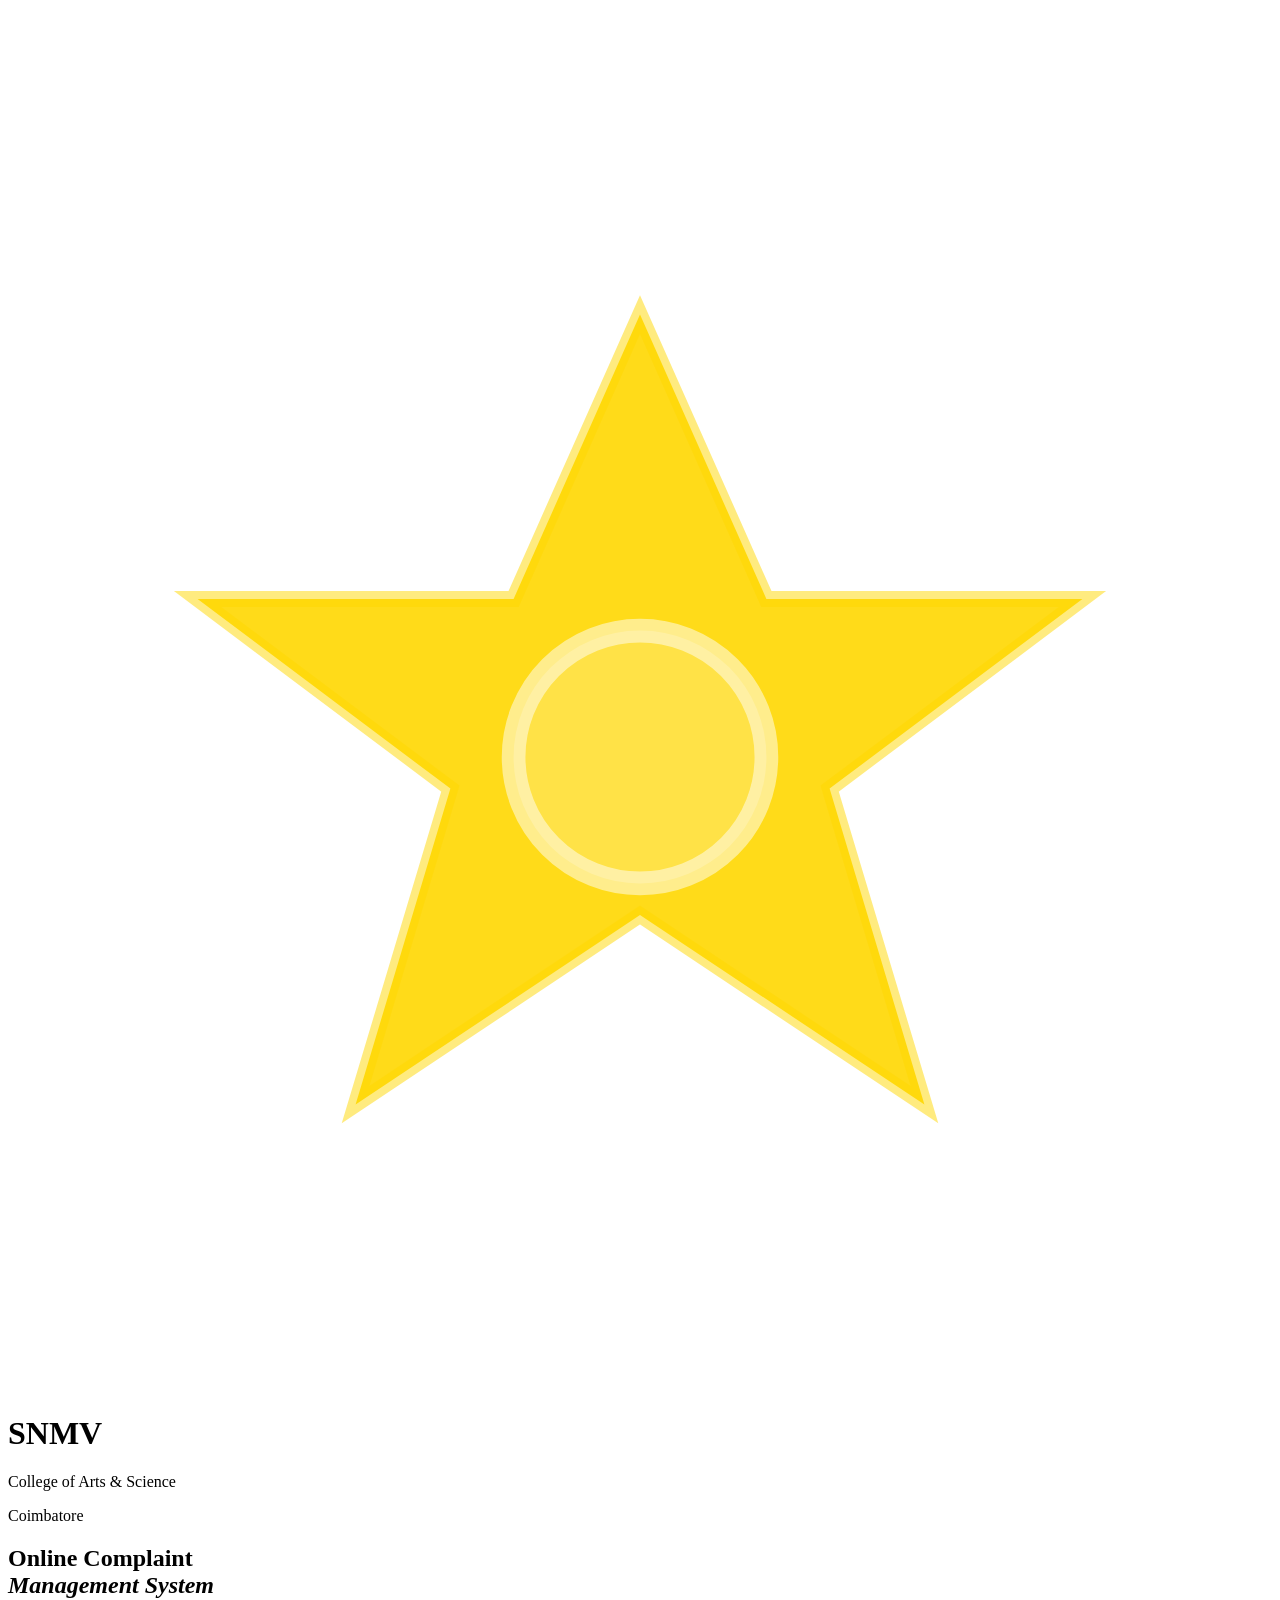
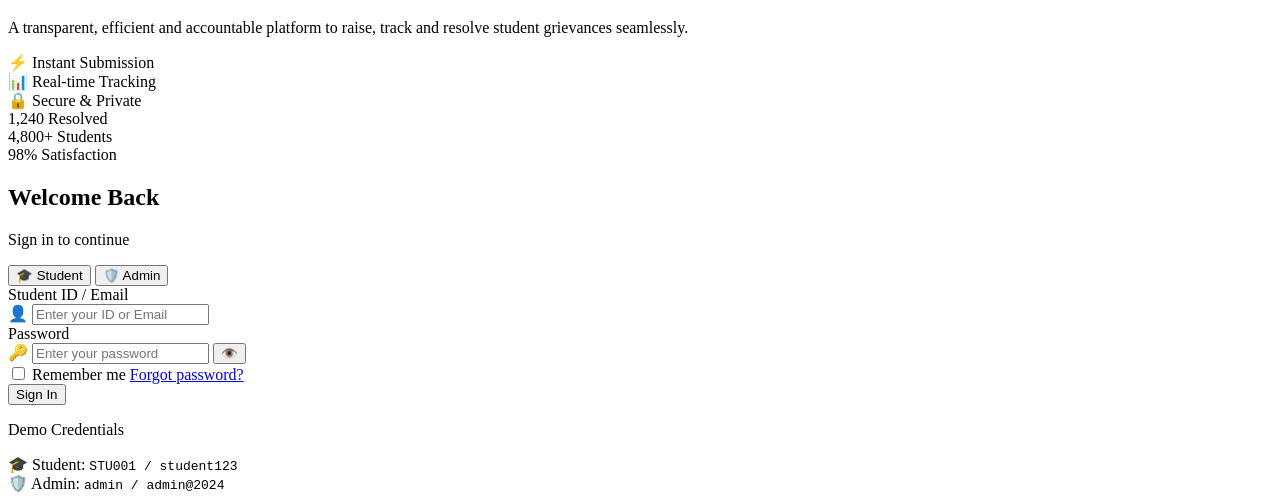
==== index.html @ 9f273f52 "Add files via upload" ====
<!DOCTYPE html>
<html lang="en">
<head>
  <meta charset="UTF-8" />
  <meta name="viewport" content="width=device-width, initial-scale=1.0" />
  <title>SNMV OCM – Online Complaint Management</title>
  <meta name="description" content="SNMV College of Arts and Science – Online Complaint Management System for students and administrators." />
  <link rel="preconnect" href="https://fonts.googleapis.com" />
  <link rel="preconnect" href="https://fonts.gstatic.com" crossorigin />
  <link href="https://fonts.googleapis.com/css2?family=Inter:wght@300;400;500;600;700;800&family=Playfair+Display:wght@600;700&display=swap" rel="stylesheet" />
  <link rel="stylesheet" href="css/style.css" />
</head>
<body class="login-page">

  <!-- Animated Background -->
  <div class="bg-animation">
    <div class="bg-orb orb1"></div>
    <div class="bg-orb orb2"></div>
    <div class="bg-orb orb3"></div>
  </div>

  <!-- Particles -->
  <div class="particles" id="particles"></div>

  <div class="login-container">
    <!-- Left Panel -->
    <div class="login-left">
      <div class="college-brand">
        <div class="college-logo">
          <svg viewBox="0 0 80 80" fill="none" xmlns="http://www.w3.org/2000/svg">
            <circle cx="40" cy="40" r="38" stroke="rgba(255,255,255,0.3)" stroke-width="2"/>
            <path d="M40 12 L48 30 L68 30 L52 42 L58 62 L40 50 L22 62 L28 42 L12 30 L32 30 Z" fill="rgba(255,215,0,0.9)" stroke="rgba(255,215,0,0.5)" stroke-width="1"/>
            <circle cx="40" cy="40" r="8" fill="rgba(255,255,255,0.2)" stroke="rgba(255,255,255,0.5)" stroke-width="1.5"/>
          </svg>
        </div>
        <div class="college-info">
          <h1>SNMV</h1>
          <p>College of Arts & Science</p>
          <span>Coimbatore</span>
        </div>
      </div>

      <div class="hero-text">
        <h2>Online Complaint<br /><em>Management System</em></h2>
        <p>A transparent, efficient and accountable platform to raise, track and resolve student grievances seamlessly.</p>
      </div>

      <div class="feature-pills">
        <div class="pill"><span class="pill-icon">⚡</span> Instant Submission</div>
        <div class="pill"><span class="pill-icon">📊</span> Real-time Tracking</div>
        <div class="pill"><span class="pill-icon">🔒</span> Secure & Private</div>
      </div>

      <div class="stats-row">
        <div class="stat-item">
          <span class="stat-num" id="stat-resolved">1,240</span>
          <span class="stat-label">Resolved</span>
        </div>
        <div class="stat-divider"></div>
        <div class="stat-item">
          <span class="stat-num" id="stat-students">4,800+</span>
          <span class="stat-label">Students</span>
        </div>
        <div class="stat-divider"></div>
        <div class="stat-item">
          <span class="stat-num">98%</span>
          <span class="stat-label">Satisfaction</span>
        </div>
      </div>
    </div>

    <!-- Right Panel – Login -->
    <div class="login-right">
      <div class="login-card">
        <div class="card-header">
          <h2>Welcome Back</h2>
          <p>Sign in to continue</p>
        </div>

        <!-- Role Toggle -->
        <div class="role-toggle" id="roleToggle">
          <button class="role-btn active" id="studentRoleBtn" onclick="setRole('student')">
            <span class="role-icon">🎓</span> Student
          </button>
          <button class="role-btn" id="adminRoleBtn" onclick="setRole('admin')">
            <span class="role-icon">🛡️</span> Admin
          </button>
          <div class="toggle-slider" id="toggleSlider"></div>
        </div>

        <!-- Login Form -->
        <form id="loginForm" onsubmit="handleLogin(event)">
          <div class="form-group">
            <label for="loginId">
              <span id="loginIdLabel">Student ID / Email</span>
            </label>
            <div class="input-wrap">
              <span class="input-icon">👤</span>
              <input type="text" id="loginId" placeholder="Enter your ID or Email" required autocomplete="username" />
            </div>
          </div>

          <div class="form-group">
            <label for="loginPass">Password</label>
            <div class="input-wrap">
              <span class="input-icon">🔑</span>
              <input type="password" id="loginPass" placeholder="Enter your password" required autocomplete="current-password" />
              <button type="button" class="toggle-pass" onclick="togglePassword()" id="togglePassBtn">👁️</button>
            </div>
          </div>

          <div class="form-options">
            <label class="checkbox-label">
              <input type="checkbox" id="rememberMe" /> Remember me
            </label>
            <a href="#" class="forgot-link" onclick="showForgotModal()">Forgot password?</a>
          </div>

          <div class="login-error" id="loginError"></div>

          <button type="submit" class="btn-login" id="loginBtn">
            <span class="btn-text">Sign In</span>
            <span class="btn-loader" style="display:none">⏳</span>
          </button>
        </form>

        <div class="demo-credentials">
          <p>Demo Credentials</p>
          <div class="cred-row">
            <span>🎓 Student:</span>
            <code>STU001 / student123</code>
          </div>
          <div class="cred-row">
            <span>🛡️ Admin:</span>
            <code>admin / admin@2024</code>
          </div>
        </div>
      </div>
    </div>
  </div>

  <!-- Forgot Password Modal -->
  <div class="modal-overlay" id="forgotModal" style="display:none">
    <div class="modal-box">
      <button class="modal-close" onclick="closeForgotModal()">✕</button>
      <h3>Reset Password</h3>
      <p>Enter your registered email to receive reset instructions.</p>
      <div class="form-group">
        <div class="input-wrap">
          <span class="input-icon">📧</span>
          <input type="email" placeholder="Registered Email" id="forgotEmail" />
        </div>
      </div>
      <button class="btn-login" onclick="sendReset()" style="margin-top:1rem">Send Reset Link</button>
    </div>
  </div>

  <script src="js/app.js"></script>
  <script>
    // Particle generator
    (function() {
      const container = document.getElementById('particles');
      for (let i = 0; i < 30; i++) {
        const p = document.createElement('div');
        p.className = 'particle';
        p.style.left = Math.random() * 100 + '%';
        p.style.top = Math.random() * 100 + '%';
        p.style.animationDelay = Math.random() * 8 + 's';
        p.style.animationDuration = (6 + Math.random() * 6) + 's';
        p.style.width = p.style.height = (2 + Math.random() * 4) + 'px';
        container.appendChild(p);
      }
    })();
  </script>
</body>
</html>
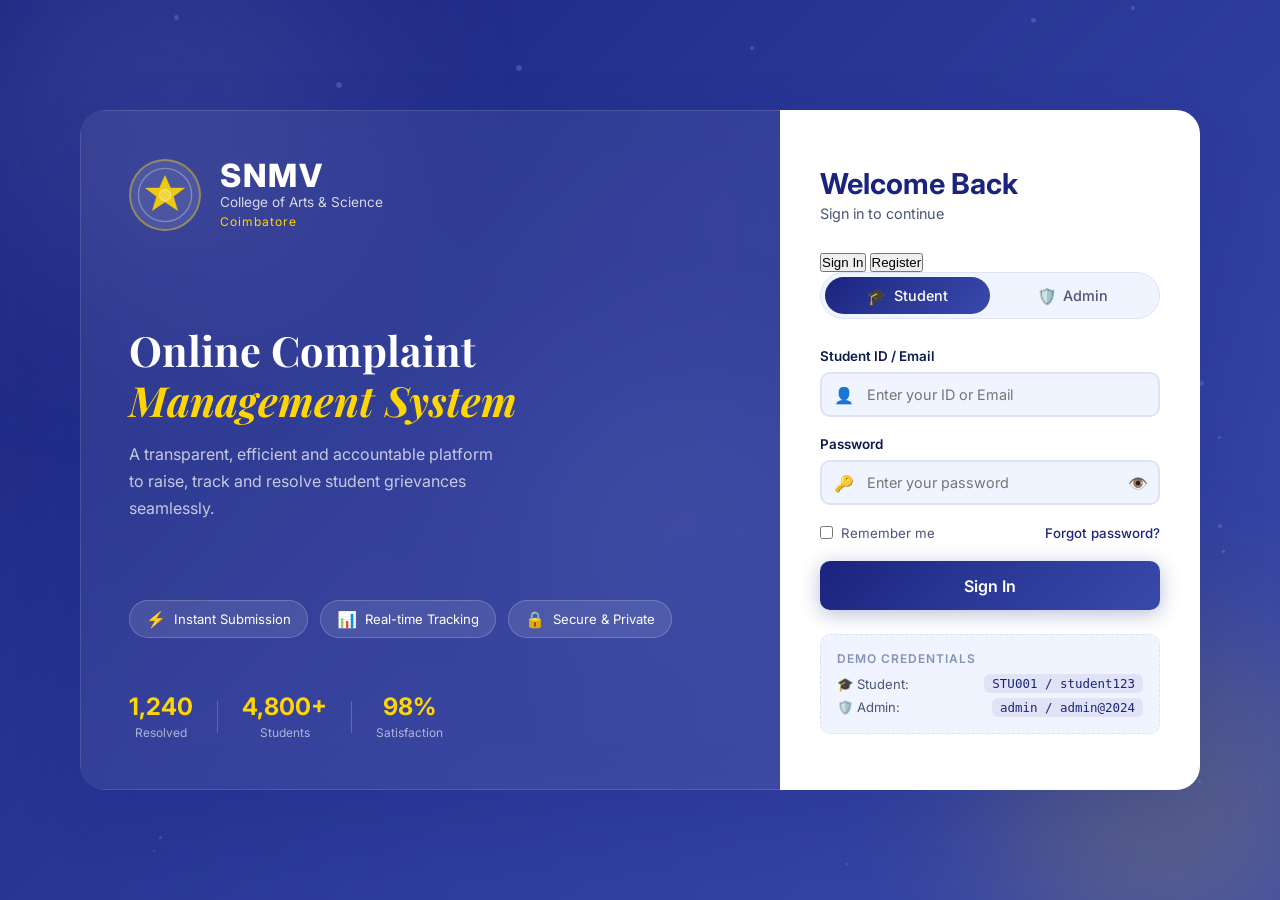
==== commit 4fc29908: "Add files via upload" ====
--- a/index.html
+++ b/index.html
@@ -1,15 +1,20 @@
 <!DOCTYPE html>
 <html lang="en">
+
 <head>
   <meta charset="UTF-8" />
   <meta name="viewport" content="width=device-width, initial-scale=1.0" />
   <title>SNMV OCM – Online Complaint Management</title>
-  <meta name="description" content="SNMV College of Arts and Science – Online Complaint Management System for students and administrators." />
+  <meta name="description"
+    content="SNMV College of Arts and Science – Online Complaint Management System for students and administrators." />
   <link rel="preconnect" href="https://fonts.googleapis.com" />
   <link rel="preconnect" href="https://fonts.gstatic.com" crossorigin />
-  <link href="https://fonts.googleapis.com/css2?family=Inter:wght@300;400;500;600;700;800&family=Playfair+Display:wght@600;700&display=swap" rel="stylesheet" />
+  <link
+    href="https://fonts.googleapis.com/css2?family=Inter:wght@300;400;500;600;700;800&family=Playfair+Display:wght@600;700&display=swap"
+    rel="stylesheet" />
   <link rel="stylesheet" href="css/style.css" />
 </head>
+
 <body class="login-page">
 
   <!-- Animated Background -->
@@ -28,9 +33,11 @@
       <div class="college-brand">
         <div class="college-logo">
           <svg viewBox="0 0 80 80" fill="none" xmlns="http://www.w3.org/2000/svg">
-            <circle cx="40" cy="40" r="38" stroke="rgba(255,255,255,0.3)" stroke-width="2"/>
-            <path d="M40 12 L48 30 L68 30 L52 42 L58 62 L40 50 L22 62 L28 42 L12 30 L32 30 Z" fill="rgba(255,215,0,0.9)" stroke="rgba(255,215,0,0.5)" stroke-width="1"/>
-            <circle cx="40" cy="40" r="8" fill="rgba(255,255,255,0.2)" stroke="rgba(255,255,255,0.5)" stroke-width="1.5"/>
+            <circle cx="40" cy="40" r="38" stroke="rgba(255,255,255,0.3)" stroke-width="2" />
+            <path d="M40 12 L48 30 L68 30 L52 42 L58 62 L40 50 L22 62 L28 42 L12 30 L32 30 Z" fill="rgba(255,215,0,0.9)"
+              stroke="rgba(255,215,0,0.5)" stroke-width="1" />
+            <circle cx="40" cy="40" r="8" fill="rgba(255,255,255,0.2)" stroke="rgba(255,255,255,0.5)"
+              stroke-width="1.5" />
           </svg>
         </div>
         <div class="college-info">
@@ -42,7 +49,8 @@
 
       <div class="hero-text">
         <h2>Online Complaint<br /><em>Management System</em></h2>
-        <p>A transparent, efficient and accountable platform to raise, track and resolve student grievances seamlessly.</p>
+        <p>A transparent, efficient and accountable platform to raise, track and resolve student grievances seamlessly.
+        </p>
       </div>
 
       <div class="feature-pills">
@@ -77,63 +85,152 @@
           <p>Sign in to continue</p>
         </div>
 
-        <!-- Role Toggle -->
-        <div class="role-toggle" id="roleToggle">
-          <button class="role-btn active" id="studentRoleBtn" onclick="setRole('student')">
-            <span class="role-icon">🎓</span> Student
-          </button>
-          <button class="role-btn" id="adminRoleBtn" onclick="setRole('admin')">
-            <span class="role-icon">🛡️</span> Admin
-          </button>
-          <div class="toggle-slider" id="toggleSlider"></div>
-        </div>
-
-        <!-- Login Form -->
-        <form id="loginForm" onsubmit="handleLogin(event)">
-          <div class="form-group">
-            <label for="loginId">
-              <span id="loginIdLabel">Student ID / Email</span>
-            </label>
-            <div class="input-wrap">
-              <span class="input-icon">👤</span>
-              <input type="text" id="loginId" placeholder="Enter your ID or Email" required autocomplete="username" />
-            </div>
+        <!-- Auth Tabs (Login / Register) -->
+        <div class="auth-tabs">
+          <button class="auth-tab active" id="tabLoginBtn" onclick="switchAuthTab('login')">Sign In</button>
+          <button class="auth-tab" id="tabRegisterBtn" onclick="switchAuthTab('register')">Register</button>
+        </div>
+
+        <!-- Login View -->
+        <div id="loginView">
+          <!-- Role Toggle -->
+          <div class="role-toggle" id="roleToggle">
+            <button class="role-btn active" id="studentRoleBtn" onclick="setRole('student')">
+              <span class="role-icon">🎓</span> Student
+            </button>
+            <button class="role-btn" id="adminRoleBtn" onclick="setRole('admin')">
+              <span class="role-icon">🛡️</span> Admin
+            </button>
+            <div class="toggle-slider" id="toggleSlider"></div>
           </div>
 
-          <div class="form-group">
-            <label for="loginPass">Password</label>
-            <div class="input-wrap">
-              <span class="input-icon">🔑</span>
-              <input type="password" id="loginPass" placeholder="Enter your password" required autocomplete="current-password" />
-              <button type="button" class="toggle-pass" onclick="togglePassword()" id="togglePassBtn">👁️</button>
+          <!-- Login Form -->
+          <form id="loginForm" onsubmit="handleLogin(event)">
+            <div class="form-group">
+              <label for="loginId">
+                <span id="loginIdLabel">Student ID / Email</span>
+              </label>
+              <div class="input-wrap">
+                <span class="input-icon">👤</span>
+                <input type="text" id="loginId" placeholder="Enter your ID or Email" required autocomplete="username" />
+              </div>
+            </div>
+
+            <div class="form-group">
+              <label for="loginPass">Password</label>
+              <div class="input-wrap">
+                <span class="input-icon">🔑</span>
+                <input type="password" id="loginPass" placeholder="Enter your password" required
+                  autocomplete="current-password" />
+                <button type="button" class="toggle-pass" onclick="togglePassword('loginPass')"
+                  id="togglePassBtn">👁️</button>
+              </div>
+            </div>
+
+            <div class="form-options">
+              <label class="checkbox-label">
+                <input type="checkbox" id="rememberMe" /> Remember me
+              </label>
+              <a href="#" class="forgot-link" onclick="showForgotModal()">Forgot password?</a>
+            </div>
+
+            <div class="login-error" id="loginError"></div>
+
+            <button type="submit" class="btn-login" id="loginBtn">
+              <span class="btn-text">Sign In</span>
+              <span class="btn-loader" style="display:none">⏳</span>
+            </button>
+          </form>
+
+          <div class="demo-credentials">
+            <p>Demo Credentials</p>
+            <div class="cred-row">
+              <span>🎓 Student:</span>
+              <code>STU001 / student123</code>
+            </div>
+            <div class="cred-row">
+              <span>🛡️ Admin:</span>
+              <code>admin / admin@2024</code>
             </div>
           </div>
-
-          <div class="form-options">
-            <label class="checkbox-label">
-              <input type="checkbox" id="rememberMe" /> Remember me
-            </label>
-            <a href="#" class="forgot-link" onclick="showForgotModal()">Forgot password?</a>
-          </div>
-
-          <div class="login-error" id="loginError"></div>
-
-          <button type="submit" class="btn-login" id="loginBtn">
-            <span class="btn-text">Sign In</span>
-            <span class="btn-loader" style="display:none">⏳</span>
-          </button>
-        </form>
-
-        <div class="demo-credentials">
-          <p>Demo Credentials</p>
-          <div class="cred-row">
-            <span>🎓 Student:</span>
-            <code>STU001 / student123</code>
-          </div>
-          <div class="cred-row">
-            <span>🛡️ Admin:</span>
-            <code>admin / admin@2024</code>
-          </div>
+        </div>
+
+        <!-- Register View -->
+        <div id="registerView" style="display: none;">
+          <form id="registerForm" onsubmit="handleRegister(event)">
+            <div class="form-group">
+              <label for="regName">Full Name</label>
+              <div class="input-wrap">
+                <span class="input-icon">👤</span>
+                <input type="text" id="regName" placeholder="e.g. Rahul Sharma" required />
+              </div>
+            </div>
+
+            <div class="form-group">
+              <label for="regEmail">Email Address</label>
+              <div class="input-wrap">
+                <span class="input-icon">📧</span>
+                <input type="email" id="regEmail" placeholder="e.g. rahul@snmv.edu.in" required />
+              </div>
+            </div>
+
+            <div class="form-group-row" style="display: flex;">
+              <div class="form-group" style="flex: 1;">
+                <label for="regDept">Department</label>
+                <div class="input-wrap">
+                  <span class="input-icon">🏛️</span>
+                  <select id="regDept" required class="select-field">
+                    <option value="" disabled selected>Select Dept</option>
+                    <option value="Computer Science">Computer Science</option>
+                    <option value="Information Technology">Information Technology</option>
+                    <option value="Mathematics">Mathematics</option>
+                    <option value="Physics">Physics</option>
+                    <option value="Commerce">Commerce</option>
+                    <option value="Business Admin">Business Admin</option>
+                  </select>
+                </div>
+              </div>
+
+              <div class="form-group" style="flex: 1; margin-left: 10px;">
+                <label for="regYear">Year</label>
+                <div class="input-wrap">
+                  <span class="input-icon">📅</span>
+                  <select id="regYear" required class="select-field">
+                    <option value="" disabled selected>Select Year</option>
+                    <option value="1st Year">1st Year</option>
+                    <option value="2nd Year">2nd Year</option>
+                    <option value="3rd Year">3rd Year</option>
+                  </select>
+                </div>
+              </div>
+            </div>
+
+            <div class="form-group">
+              <label for="regPhone">Phone Number</label>
+              <div class="input-wrap">
+                <span class="input-icon">📱</span>
+                <input type="tel" id="regPhone" placeholder="10-digit number" pattern="[0-9]{10}" required />
+              </div>
+            </div>
+
+            <div class="form-group">
+              <label for="regPass">Password</label>
+              <div class="input-wrap">
+                <span class="input-icon">🔑</span>
+                <input type="password" id="regPass" placeholder="Create a password" required />
+                <button type="button" class="toggle-pass" onclick="togglePassword('regPass')">👁️</button>
+              </div>
+            </div>
+
+            <div class="login-error" id="regError"></div>
+
+            <button type="submit" class="btn-login" id="registerBtn">
+              <span class="btn-text">Register Account</span>
+              <span class="btn-loader" style="display:none">⏳</span>
+            </button>
+            <p class="register-footer-text">Registered? <a href="#" onclick="switchAuthTab('login')">Sign in here</a>
+            </p>
+          </form>
         </div>
       </div>
     </div>
@@ -158,7 +255,7 @@
   <script src="js/app.js"></script>
   <script>
     // Particle generator
-    (function() {
+    (function () {
       const container = document.getElementById('particles');
       for (let i = 0; i < 30; i++) {
         const p = document.createElement('div');
@@ -173,4 +270,5 @@
     })();
   </script>
 </body>
-</html>
+
+</html>
--- a/css/style.css
+++ b/css/style.css
@@ -0,0 +1,1805 @@
+/* =============================================
+   SNMV OCM – Global Design System
+   ============================================= */
+:root {
+  --primary: #1a237e;
+  --primary-light: #283593;
+  --accent: #ffd600;
+  --accent-light: #ffeb3b;
+  --surface: #ffffff;
+  --surface-2: #f0f4ff;
+  --text-primary: #0d1b4b;
+  --text-secondary: #4a5578;
+  --text-muted: #8593b8;
+  --border: #dce3f5;
+  --success: #00c853;
+  --warning: #ff8f00;
+  --danger: #d32f2f;
+  --info: #0288d1;
+  --pending: #e65100;
+  --gradient-main: linear-gradient(135deg, #1a237e 0%, #283593 40%, #3949ab 100%);
+  --gradient-gold: linear-gradient(135deg, #ffd600, #ff8f00);
+  --shadow-sm: 0 2px 8px rgba(26, 35, 126, 0.08);
+  --shadow-md: 0 8px 32px rgba(26, 35, 126, 0.14);
+  --shadow-lg: 0 24px 64px rgba(26, 35, 126, 0.2);
+  --radius: 16px;
+  --radius-sm: 10px;
+  --radius-lg: 24px;
+  --transition: all 0.3s cubic-bezier(0.4, 0, 0.2, 1);
+}
+
+*,
+*::before,
+*::after {
+  box-sizing: border-box;
+  margin: 0;
+  padding: 0;
+}
+
+html {
+  scroll-behavior: smooth;
+}
+
+body {
+  font-family: 'Inter', sans-serif;
+  color: var(--text-primary);
+  background: #f0f4ff;
+  min-height: 100vh;
+  overflow-x: hidden;
+}
+
+/* =============================================
+   LOGIN PAGE
+   ============================================= */
+body.login-page {
+  background: var(--gradient-main);
+  display: flex;
+  align-items: center;
+  justify-content: center;
+  min-height: 100vh;
+  padding: 1rem;
+}
+
+/* Animated Background */
+.bg-animation {
+  position: fixed;
+  inset: 0;
+  pointer-events: none;
+  overflow: hidden;
+  z-index: 0;
+}
+
+.bg-orb {
+  position: absolute;
+  border-radius: 50%;
+  filter: blur(80px);
+  opacity: 0.25;
+  animation: float 10s ease-in-out infinite;
+}
+
+.orb1 {
+  width: 500px;
+  height: 500px;
+  background: radial-gradient(circle, #7986cb, transparent);
+  top: -150px;
+  left: -100px;
+}
+
+.orb2 {
+  width: 400px;
+  height: 400px;
+  background: radial-gradient(circle, #ffd600, transparent);
+  bottom: -100px;
+  right: -80px;
+  animation-delay: -4s;
+}
+
+.orb3 {
+  width: 300px;
+  height: 300px;
+  background: radial-gradient(circle, #5c6bc0, transparent);
+  top: 40%;
+  left: 40%;
+  animation-delay: -7s;
+}
+
+@keyframes float {
+
+  0%,
+  100% {
+    transform: translateY(0) scale(1);
+  }
+
+  50% {
+    transform: translateY(-30px) scale(1.1);
+  }
+}
+
+/* Particles */
+.particles {
+  position: fixed;
+  inset: 0;
+  pointer-events: none;
+  z-index: 0;
+}
+
+.particle {
+  position: absolute;
+  background: rgba(255, 255, 255, 0.15);
+  border-radius: 50%;
+  animation: rise linear infinite;
+}
+
+@keyframes rise {
+  0% {
+    transform: translateY(0) scale(1);
+    opacity: 0.3;
+  }
+
+  50% {
+    opacity: 0.6;
+  }
+
+  100% {
+    transform: translateY(-100vh) scale(0.5);
+    opacity: 0;
+  }
+}
+
+/* Login Container */
+.login-container {
+  position: relative;
+  z-index: 1;
+  display: flex;
+  width: 100%;
+  max-width: 1120px;
+  min-height: 680px;
+  border-radius: var(--radius-lg);
+  overflow: hidden;
+  box-shadow: var(--shadow-lg);
+}
+
+/* Left Panel */
+.login-left {
+  flex: 1;
+  background: rgba(255, 255, 255, 0.06);
+  backdrop-filter: blur(20px);
+  border: 1px solid rgba(255, 255, 255, 0.12);
+  border-right: none;
+  padding: 3rem;
+  display: flex;
+  flex-direction: column;
+  justify-content: space-between;
+  color: #fff;
+}
+
+.college-brand {
+  display: flex;
+  align-items: center;
+  gap: 1.2rem;
+  margin-bottom: 1rem;
+}
+
+.college-logo {
+  width: 72px;
+  height: 72px;
+  background: rgba(255, 255, 255, 0.1);
+  border-radius: 50%;
+  padding: 6px;
+  border: 2px solid rgba(255, 215, 0, 0.4);
+  display: flex;
+  align-items: center;
+  justify-content: center;
+}
+
+.college-logo svg {
+  width: 100%;
+  height: 100%;
+}
+
+.college-info h1 {
+  font-size: 2rem;
+  font-weight: 800;
+  letter-spacing: 2px;
+  color: #fff;
+  line-height: 1;
+}
+
+.college-info p {
+  font-size: 0.85rem;
+  color: rgba(255, 255, 255, 0.8);
+  margin-top: 2px;
+}
+
+.college-info span {
+  font-size: 0.75rem;
+  color: var(--accent);
+  letter-spacing: 1px;
+}
+
+.hero-text {
+  padding: 1.5rem 0;
+}
+
+.hero-text h2 {
+  font-family: 'Playfair Display', serif;
+  font-size: 2.6rem;
+  line-height: 1.2;
+  color: #fff;
+  margin-bottom: 1rem;
+}
+
+.hero-text h2 em {
+  color: var(--accent);
+  font-style: italic;
+}
+
+.hero-text p {
+  color: rgba(255, 255, 255, 0.72);
+  font-size: 1rem;
+  line-height: 1.7;
+  max-width: 380px;
+}
+
+.feature-pills {
+  display: flex;
+  flex-wrap: wrap;
+  gap: 0.75rem;
+}
+
+.pill {
+  background: rgba(255, 255, 255, 0.1);
+  border: 1px solid rgba(255, 255, 255, 0.2);
+  border-radius: 50px;
+  padding: 0.5rem 1rem;
+  font-size: 0.82rem;
+  color: #fff;
+  display: flex;
+  align-items: center;
+  gap: 0.5rem;
+  transition: var(--transition);
+}
+
+.pill:hover {
+  background: rgba(255, 255, 255, 0.2);
+  transform: translateY(-2px);
+}
+
+.pill-icon {
+  font-size: 1rem;
+}
+
+.stats-row {
+  display: flex;
+  align-items: center;
+  gap: 1.5rem;
+}
+
+.stat-item {
+  text-align: center;
+}
+
+.stat-num {
+  display: block;
+  font-size: 1.5rem;
+  font-weight: 700;
+  color: var(--accent);
+}
+
+.stat-label {
+  font-size: 0.75rem;
+  color: rgba(255, 255, 255, 0.6);
+}
+
+.stat-divider {
+  width: 1px;
+  height: 32px;
+  background: rgba(255, 255, 255, 0.2);
+}
+
+/* Right Panel */
+.login-right {
+  width: 420px;
+  background: #fff;
+  display: flex;
+  align-items: center;
+  justify-content: center;
+  padding: 2.5rem;
+}
+
+.login-card {
+  width: 100%;
+}
+
+.card-header {
+  margin-bottom: 1.8rem;
+}
+
+.card-header h2 {
+  font-size: 1.8rem;
+  font-weight: 700;
+  color: var(--primary);
+}
+
+.card-header p {
+  color: var(--text-secondary);
+  font-size: 0.9rem;
+  margin-top: 0.25rem;
+}
+
+/* Role Toggle */
+.role-toggle {
+  position: relative;
+  display: flex;
+  background: var(--surface-2);
+  border-radius: 50px;
+  padding: 4px;
+  margin-bottom: 1.8rem;
+  border: 1px solid var(--border);
+}
+
+.toggle-slider {
+  position: absolute;
+  top: 4px;
+  left: 4px;
+  width: calc(50% - 4px);
+  height: calc(100% - 8px);
+  background: var(--gradient-main);
+  border-radius: 50px;
+  transition: var(--transition);
+  z-index: 0;
+}
+
+.role-btn {
+  flex: 1;
+  border: none;
+  background: transparent;
+  border-radius: 50px;
+  padding: 0.55rem;
+  font-size: 0.9rem;
+  font-weight: 500;
+  font-family: 'Inter', sans-serif;
+  cursor: pointer;
+  display: flex;
+  align-items: center;
+  justify-content: center;
+  gap: 0.4rem;
+  position: relative;
+  z-index: 1;
+  transition: color 0.3s;
+  color: var(--text-secondary);
+}
+
+.role-btn.active {
+  color: #fff;
+}
+
+.role-icon {
+  font-size: 1rem;
+}
+
+/* Form Elements */
+.form-group {
+  margin-bottom: 1.2rem;
+}
+
+.form-group label {
+  display: block;
+  font-size: 0.84rem;
+  font-weight: 600;
+  color: var(--text-primary);
+  margin-bottom: 0.5rem;
+}
+
+.input-wrap {
+  position: relative;
+}
+
+.input-wrap .input-icon {
+  position: absolute;
+  left: 14px;
+  top: 50%;
+  transform: translateY(-50%);
+  font-size: 1rem;
+  pointer-events: none;
+}
+
+.input-wrap input {
+  width: 100%;
+  padding: 0.75rem 1rem 0.75rem 2.8rem;
+  border: 2px solid var(--border);
+  border-radius: var(--radius-sm);
+  font-size: 0.9rem;
+  font-family: 'Inter', sans-serif;
+  color: var(--text-primary);
+  background: var(--surface-2);
+  transition: var(--transition);
+  outline: none;
+}
+
+.input-wrap input:focus {
+  border-color: var(--primary);
+  background: #fff;
+  box-shadow: 0 0 0 3px rgba(26, 35, 126, 0.08);
+}
+
+.toggle-pass {
+  position: absolute;
+  right: 12px;
+  top: 50%;
+  transform: translateY(-50%);
+  border: none;
+  background: transparent;
+  cursor: pointer;
+  font-size: 1rem;
+}
+
+.form-options {
+  display: flex;
+  justify-content: space-between;
+  align-items: center;
+  margin-bottom: 1.3rem;
+}
+
+.checkbox-label {
+  font-size: 0.83rem;
+  color: var(--text-secondary);
+  display: flex;
+  align-items: center;
+  gap: 0.5rem;
+  cursor: pointer;
+}
+
+.forgot-link {
+  font-size: 0.83rem;
+  color: var(--primary);
+  text-decoration: none;
+  font-weight: 500;
+}
+
+.forgot-link:hover {
+  text-decoration: underline;
+}
+
+.login-error {
+  color: var(--danger);
+  font-size: 0.83rem;
+  margin-bottom: 0.75rem;
+  display: none;
+  padding: 0.5rem 0.75rem;
+  background: #fff5f5;
+  border-radius: 8px;
+  border-left: 3px solid var(--danger);
+}
+
+/* Login Button */
+.btn-login {
+  width: 100%;
+  padding: 0.9rem;
+  background: var(--gradient-main);
+  color: #fff;
+  border: none;
+  border-radius: var(--radius-sm);
+  font-size: 1rem;
+  font-weight: 600;
+  font-family: 'Inter', sans-serif;
+  cursor: pointer;
+  transition: var(--transition);
+  box-shadow: 0 4px 20px rgba(26, 35, 126, 0.3);
+  position: relative;
+  overflow: hidden;
+}
+
+.btn-login::before {
+  content: '';
+  position: absolute;
+  inset: 0;
+  background: linear-gradient(135deg, transparent 40%, rgba(255, 255, 255, 0.15));
+  opacity: 0;
+  transition: opacity 0.3s;
+}
+
+.btn-login:hover {
+  transform: translateY(-2px);
+  box-shadow: 0 8px 30px rgba(26, 35, 126, 0.4);
+}
+
+.btn-login:hover::before {
+  opacity: 1;
+}
+
+.btn-login:active {
+  transform: translateY(0);
+}
+
+/* Demo Credentials */
+.demo-credentials {
+  margin-top: 1.5rem;
+  padding: 1rem;
+  background: var(--surface-2);
+  border-radius: var(--radius-sm);
+  border: 1px dashed var(--border);
+}
+
+.demo-credentials p {
+  font-size: 0.75rem;
+  font-weight: 600;
+  color: var(--text-muted);
+  text-transform: uppercase;
+  letter-spacing: 1px;
+  margin-bottom: 0.5rem;
+}
+
+.cred-row {
+  display: flex;
+  align-items: center;
+  justify-content: space-between;
+  font-size: 0.82rem;
+  color: var(--text-secondary);
+  margin-top: 0.3rem;
+}
+
+.cred-row code {
+  background: rgba(26, 35, 126, 0.08);
+  padding: 2px 8px;
+  border-radius: 6px;
+  font-size: 0.78rem;
+  color: var(--primary);
+}
+
+/* =============================================
+   MODAL
+   ============================================= */
+.modal-overlay {
+  position: fixed;
+  inset: 0;
+  background: rgba(0, 0, 0, 0.5);
+  backdrop-filter: blur(6px);
+  z-index: 1000;
+  display: flex;
+  align-items: center;
+  justify-content: center;
+}
+
+.modal-box {
+  background: #fff;
+  border-radius: var(--radius-lg);
+  padding: 2.5rem;
+  width: 100%;
+  max-width: 430px;
+  position: relative;
+  box-shadow: var(--shadow-lg);
+  animation: slideUp 0.3s ease-out;
+}
+
+@keyframes slideUp {
+  from {
+    opacity: 0;
+    transform: translateY(30px);
+  }
+
+  to {
+    opacity: 1;
+    transform: translateY(0);
+  }
+}
+
+.modal-box h3 {
+  font-size: 1.4rem;
+  font-weight: 700;
+  color: var(--primary);
+  margin-bottom: 0.5rem;
+}
+
+.modal-box p {
+  color: var(--text-secondary);
+  font-size: 0.9rem;
+  margin-bottom: 1.2rem;
+}
+
+.modal-close {
+  position: absolute;
+  top: 1rem;
+  right: 1rem;
+  border: none;
+  background: var(--surface-2);
+  border-radius: 50%;
+  width: 32px;
+  height: 32px;
+  cursor: pointer;
+  font-size: 0.9rem;
+  display: flex;
+  align-items: center;
+  justify-content: center;
+  transition: var(--transition);
+  color: var(--text-secondary);
+}
+
+.modal-close:hover {
+  background: #fee;
+  color: var(--danger);
+}
+
+/* =============================================
+   DASHBOARD LAYOUT
+   ============================================= */
+body.dashboard-page {
+  background: #f0f4ff;
+  display: block;
+}
+
+/* Sidebar */
+.sidebar {
+  position: fixed;
+  top: 0;
+  left: 0;
+  width: 260px;
+  height: 100vh;
+  background: var(--gradient-main);
+  display: flex;
+  flex-direction: column;
+  z-index: 100;
+  transition: var(--transition);
+  overflow: hidden;
+}
+
+.sidebar::before {
+  content: '';
+  position: absolute;
+  top: -50%;
+  right: -50%;
+  width: 300px;
+  height: 300px;
+  background: radial-gradient(circle, rgba(255, 255, 255, 0.06), transparent);
+  border-radius: 50%;
+}
+
+.sidebar-logo {
+  padding: 1.8rem 1.5rem 1.5rem;
+  border-bottom: 1px solid rgba(255, 255, 255, 0.1);
+  display: flex;
+  align-items: center;
+  gap: 0.8rem;
+}
+
+.sidebar-logo .logo-icon {
+  width: 44px;
+  height: 44px;
+  background: rgba(255, 215, 0, 0.15);
+  border: 2px solid rgba(255, 215, 0, 0.4);
+  border-radius: 12px;
+  display: flex;
+  align-items: center;
+  justify-content: center;
+  font-size: 1.3rem;
+}
+
+.sidebar-logo .logo-text {
+  color: #fff;
+}
+
+.sidebar-logo .logo-text strong {
+  display: block;
+  font-size: 1rem;
+  font-weight: 700;
+  letter-spacing: 1px;
+}
+
+.sidebar-logo .logo-text span {
+  font-size: 0.7rem;
+  color: rgba(255, 255, 255, 0.6);
+}
+
+.nav-section {
+  padding: 1.2rem 1rem 0;
+}
+
+.nav-label {
+  font-size: 0.65rem;
+  font-weight: 700;
+  letter-spacing: 1.5px;
+  text-transform: uppercase;
+  color: rgba(255, 255, 255, 0.4);
+  padding: 0 0.5rem;
+  margin-bottom: 0.5rem;
+}
+
+.nav-link {
+  display: flex;
+  align-items: center;
+  gap: 0.9rem;
+  padding: 0.75rem 1rem;
+  border-radius: var(--radius-sm);
+  color: rgba(255, 255, 255, 0.72);
+  text-decoration: none;
+  font-size: 0.9rem;
+  font-weight: 500;
+  cursor: pointer;
+  transition: var(--transition);
+  position: relative;
+  margin-bottom: 2px;
+  border: none;
+  background: transparent;
+  width: 100%;
+  font-family: 'Inter', sans-serif;
+}
+
+.nav-link:hover {
+  background: rgba(255, 255, 255, 0.1);
+  color: #fff;
+}
+
+.nav-link.active {
+  background: rgba(255, 255, 255, 0.15);
+  color: #fff;
+  font-weight: 600;
+}
+
+.nav-link.active::before {
+  content: '';
+  position: absolute;
+  left: 0;
+  top: 8px;
+  bottom: 8px;
+  width: 3px;
+  background: var(--accent);
+  border-radius: 3px;
+}
+
+.nav-icon {
+  font-size: 1.1rem;
+  min-width: 24px;
+  text-align: center;
+}
+
+.nav-badge {
+  margin-left: auto;
+  background: var(--accent);
+  color: #000;
+  font-size: 0.65rem;
+  font-weight: 700;
+  padding: 2px 6px;
+  border-radius: 50px;
+}
+
+.sidebar-footer {
+  margin-top: auto;
+  padding: 1.2rem 1rem;
+  border-top: 1px solid rgba(255, 255, 255, 0.1);
+}
+
+.user-profile {
+  display: flex;
+  align-items: center;
+  gap: 0.8rem;
+  padding: 0.75rem;
+  border-radius: 12px;
+  background: rgba(255, 255, 255, 0.08);
+}
+
+.avatar {
+  width: 38px;
+  height: 38px;
+  border-radius: 50%;
+  background: var(--gradient-gold);
+  display: flex;
+  align-items: center;
+  justify-content: center;
+  font-weight: 700;
+  font-size: 0.9rem;
+  color: #000;
+  flex-shrink: 0;
+}
+
+.user-info strong {
+  display: block;
+  font-size: 0.85rem;
+  color: #fff;
+  font-weight: 600;
+}
+
+.user-info span {
+  font-size: 0.72rem;
+  color: rgba(255, 255, 255, 0.55);
+}
+
+.logout-btn {
+  margin-left: auto;
+  background: transparent;
+  border: none;
+  color: rgba(255, 255, 255, 0.5);
+  cursor: pointer;
+  font-size: 1.1rem;
+  transition: color 0.2s;
+  padding: 4px;
+}
+
+.logout-btn:hover {
+  color: #ff6b6b;
+}
+
+/* Main Content */
+.main-content {
+  margin-left: 260px;
+  min-height: 100vh;
+  display: flex;
+  flex-direction: column;
+}
+
+/* Topbar */
+.topbar {
+  position: sticky;
+  top: 0;
+  background: rgba(255, 255, 255, 0.9);
+  backdrop-filter: blur(12px);
+  border-bottom: 1px solid var(--border);
+  padding: 0 2rem;
+  height: 64px;
+  display: flex;
+  align-items: center;
+  justify-content: space-between;
+  z-index: 50;
+}
+
+.topbar-left {
+  display: flex;
+  align-items: center;
+  gap: 1rem;
+}
+
+.page-title {
+  font-size: 1.1rem;
+  font-weight: 700;
+  color: var(--primary);
+}
+
+.breadcrumb {
+  font-size: 0.8rem;
+  color: var(--text-muted);
+}
+
+.topbar-right {
+  display: flex;
+  align-items: center;
+  gap: 0.75rem;
+}
+
+.topbar-btn {
+  position: relative;
+  background: var(--surface-2);
+  border: 1px solid var(--border);
+  border-radius: 10px;
+  padding: 0.5rem 0.75rem;
+  cursor: pointer;
+  font-size: 1rem;
+  transition: var(--transition);
+  color: var(--text-secondary);
+}
+
+.topbar-btn:hover {
+  background: var(--primary);
+  color: #fff;
+  border-color: var(--primary);
+}
+
+.notif-dot {
+  position: absolute;
+  top: 6px;
+  right: 6px;
+  width: 8px;
+  height: 8px;
+  background: var(--danger);
+  border-radius: 50%;
+  border: 2px solid #fff;
+}
+
+.content-area {
+  padding: 2rem;
+  flex: 1;
+}
+
+/* =============================================
+   STAT CARDS
+   ============================================= */
+.stats-grid {
+  display: grid;
+  grid-template-columns: repeat(auto-fit, minmax(220px, 1fr));
+  gap: 1.25rem;
+  margin-bottom: 2rem;
+}
+
+.stat-card {
+  background: #fff;
+  border-radius: var(--radius);
+  padding: 1.5rem;
+  border: 1px solid var(--border);
+  position: relative;
+  overflow: hidden;
+  transition: var(--transition);
+}
+
+.stat-card:hover {
+  transform: translateY(-4px);
+  box-shadow: var(--shadow-md);
+}
+
+.stat-card::before {
+  content: '';
+  position: absolute;
+  top: 0;
+  left: 0;
+  right: 0;
+  height: 3px;
+}
+
+.stat-card.blue::before {
+  background: linear-gradient(90deg, #1a237e, #5c6bc0);
+}
+
+.stat-card.green::before {
+  background: linear-gradient(90deg, #2e7d32, #66bb6a);
+}
+
+.stat-card.orange::before {
+  background: linear-gradient(90deg, #e65100, #ffa726);
+}
+
+.stat-card.red::before {
+  background: linear-gradient(90deg, #b71c1c, #ef5350);
+}
+
+.stat-card-icon {
+  width: 48px;
+  height: 48px;
+  border-radius: 12px;
+  display: flex;
+  align-items: center;
+  justify-content: center;
+  font-size: 1.4rem;
+  margin-bottom: 1rem;
+}
+
+.stat-card.blue .stat-card-icon {
+  background: rgba(26, 35, 126, 0.1);
+}
+
+.stat-card.green .stat-card-icon {
+  background: rgba(0, 200, 83, 0.1);
+}
+
+.stat-card.orange .stat-card-icon {
+  background: rgba(255, 143, 0, 0.1);
+}
+
+.stat-card.red .stat-card-icon {
+  background: rgba(211, 47, 47, 0.1);
+}
+
+.stat-card-value {
+  font-size: 2rem;
+  font-weight: 800;
+  color: var(--primary);
+  line-height: 1;
+}
+
+.stat-card-label {
+  font-size: 0.82rem;
+  color: var(--text-muted);
+  margin-top: 0.25rem;
+}
+
+.stat-card-trend {
+  font-size: 0.78rem;
+  margin-top: 0.5rem;
+}
+
+.trend-up {
+  color: var(--success);
+}
+
+.trend-down {
+  color: var(--danger);
+}
+
+/* =============================================
+   COMPLAINT CARDS / TABLES
+   ============================================= */
+.section-header {
+  display: flex;
+  align-items: center;
+  justify-content: space-between;
+  margin-bottom: 1.25rem;
+  flex-wrap: wrap;
+  gap: 0.75rem;
+}
+
+.section-title {
+  font-size: 1.1rem;
+  font-weight: 700;
+  color: var(--primary);
+}
+
+.btn-primary {
+  background: var(--gradient-main);
+  color: #fff;
+  border: none;
+  padding: 0.6rem 1.3rem;
+  border-radius: var(--radius-sm);
+  font-size: 0.87rem;
+  font-weight: 600;
+  font-family: 'Inter', sans-serif;
+  cursor: pointer;
+  transition: var(--transition);
+  display: inline-flex;
+  align-items: center;
+  gap: 0.4rem;
+}
+
+.btn-primary:hover {
+  transform: translateY(-2px);
+  box-shadow: 0 4px 16px rgba(26, 35, 126, 0.3);
+}
+
+.btn-outline {
+  background: transparent;
+  color: var(--primary);
+  border: 2px solid var(--primary);
+  padding: 0.55rem 1.2rem;
+  border-radius: var(--radius-sm);
+  font-size: 0.87rem;
+  font-weight: 600;
+  font-family: 'Inter', sans-serif;
+  cursor: pointer;
+  transition: var(--transition);
+}
+
+.btn-outline:hover {
+  background: var(--primary);
+  color: #fff;
+}
+
+.btn-sm {
+  padding: 0.35rem 0.8rem;
+  font-size: 0.78rem;
+  border-radius: 8px;
+}
+
+/* Status Badges */
+.badge {
+  display: inline-flex;
+  align-items: center;
+  gap: 0.3rem;
+  padding: 4px 10px;
+  border-radius: 50px;
+  font-size: 0.75rem;
+  font-weight: 600;
+}
+
+.badge::before {
+  content: '';
+  width: 6px;
+  height: 6px;
+  border-radius: 50%;
+}
+
+.badge-pending {
+  background: #fff8e1;
+  color: #f57c00;
+}
+
+.badge-pending::before {
+  background: #f57c00;
+}
+
+.badge-in-progress {
+  background: #e3f2fd;
+  color: #1565c0;
+}
+
+.badge-in-progress::before {
+  background: #1565c0;
+}
+
+.badge-resolved {
+  background: #e8f5e9;
+  color: #2e7d32;
+}
+
+.badge-resolved::before {
+  background: #2e7d32;
+}
+
+.badge-rejected {
+  background: #ffebee;
+  color: #c62828;
+}
+
+.badge-rejected::before {
+  background: #c62828;
+}
+
+/* Card Container */
+.card {
+  background: #fff;
+  border-radius: var(--radius);
+  border: 1px solid var(--border);
+  padding: 1.5rem;
+  box-shadow: var(--shadow-sm);
+}
+
+/* Complaint Cards */
+.complaint-card {
+  background: #fff;
+  border: 1px solid var(--border);
+  border-radius: var(--radius);
+  padding: 1.25rem 1.5rem;
+  margin-bottom: 1rem;
+  transition: var(--transition);
+  position: relative;
+  cursor: pointer;
+}
+
+.complaint-card:hover {
+  box-shadow: var(--shadow-md);
+  transform: translateY(-2px);
+  border-color: rgba(26, 35, 126, 0.2);
+}
+
+.complaint-card-header {
+  display: flex;
+  align-items: flex-start;
+  justify-content: space-between;
+  gap: 1rem;
+}
+
+.complaint-id {
+  font-size: 0.72rem;
+  font-weight: 700;
+  color: var(--text-muted);
+  letter-spacing: 0.5px;
+}
+
+.complaint-title {
+  font-size: 1rem;
+  font-weight: 600;
+  color: var(--text-primary);
+  margin: 0.25rem 0;
+}
+
+.complaint-meta {
+  display: flex;
+  align-items: center;
+  flex-wrap: wrap;
+  gap: 0.75rem;
+  margin-top: 0.75rem;
+  font-size: 0.8rem;
+  color: var(--text-muted);
+}
+
+.complaint-meta .meta-item {
+  display: flex;
+  align-items: center;
+  gap: 0.3rem;
+}
+
+.complaint-card-actions {
+  display: flex;
+  gap: 0.5rem;
+  margin-top: 1rem;
+  padding-top: 1rem;
+  border-top: 1px solid var(--border);
+}
+
+/* Priority Tag */
+.priority-tag {
+  font-size: 0.7rem;
+  font-weight: 700;
+  padding: 2px 8px;
+  border-radius: 4px;
+  text-transform: uppercase;
+}
+
+.priority-high {
+  background: #ffebee;
+  color: #c62828;
+}
+
+.priority-medium {
+  background: #fff8e1;
+  color: #f57c00;
+}
+
+.priority-low {
+  background: #e8f5e9;
+  color: #2e7d32;
+}
+
+/* =============================================
+   DATA TABLE
+   ============================================= */
+.table-wrapper {
+  overflow-x: auto;
+}
+
+.data-table {
+  width: 100%;
+  border-collapse: collapse;
+}
+
+.data-table th {
+  text-align: left;
+  padding: 0.9rem 1rem;
+  font-size: 0.75rem;
+  font-weight: 700;
+  text-transform: uppercase;
+  letter-spacing: 1px;
+  color: var(--text-muted);
+  background: var(--surface-2);
+  border-bottom: 2px solid var(--border);
+}
+
+.data-table th:first-child {
+  border-radius: 10px 0 0 0;
+}
+
+.data-table th:last-child {
+  border-radius: 0 10px 0 0;
+}
+
+.data-table td {
+  padding: 1rem;
+  font-size: 0.88rem;
+  color: var(--text-primary);
+  border-bottom: 1px solid var(--border);
+}
+
+.data-table tr:last-child td {
+  border-bottom: none;
+}
+
+.data-table tr {
+  transition: background 0.15s;
+}
+
+.data-table tr:hover td {
+  background: var(--surface-2);
+}
+
+/* =============================================
+   FORM STYLES (Complaint Form)
+   ============================================= */
+.form-grid {
+  display: grid;
+  grid-template-columns: 1fr 1fr;
+  gap: 1.25rem;
+}
+
+.form-full {
+  grid-column: 1 / -1;
+}
+
+.form-label {
+  display: block;
+  font-size: 0.84rem;
+  font-weight: 600;
+  color: var(--text-primary);
+  margin-bottom: 0.45rem;
+}
+
+.form-label.required::after {
+  content: ' *';
+  color: var(--danger);
+}
+
+.form-input,
+.form-select,
+.form-textarea {
+  width: 100%;
+  padding: 0.7rem 1rem;
+  border: 2px solid var(--border);
+  border-radius: var(--radius-sm);
+  font-size: 0.9rem;
+  font-family: 'Inter', sans-serif;
+  color: var(--text-primary);
+  background: var(--surface-2);
+  outline: none;
+  transition: var(--transition);
+}
+
+.form-input:focus,
+.form-select:focus,
+.form-textarea:focus {
+  border-color: var(--primary);
+  background: #fff;
+  box-shadow: 0 0 0 3px rgba(26, 35, 126, 0.08);
+}
+
+.form-textarea {
+  resize: vertical;
+  min-height: 120px;
+}
+
+.file-upload-zone {
+  border: 2px dashed var(--border);
+  border-radius: var(--radius);
+  padding: 2rem;
+  text-align: center;
+  background: var(--surface-2);
+  cursor: pointer;
+  transition: var(--transition);
+}
+
+.file-upload-zone:hover {
+  border-color: var(--primary);
+  background: rgba(26, 35, 126, 0.03);
+}
+
+.file-upload-zone .upload-icon {
+  font-size: 2rem;
+  margin-bottom: 0.5rem;
+}
+
+.file-upload-zone p {
+  font-size: 0.9rem;
+  color: var(--text-secondary);
+}
+
+.file-upload-zone span {
+  font-size: 0.78rem;
+  color: var(--text-muted);
+}
+
+/* =============================================
+   TIMELINE / COMPLAINT DETAIL
+   ============================================= */
+.timeline {
+  position: relative;
+  padding-left: 1.5rem;
+}
+
+.timeline::before {
+  content: '';
+  position: absolute;
+  left: 8px;
+  top: 8px;
+  bottom: 0;
+  width: 2px;
+  background: var(--border);
+}
+
+.timeline-item {
+  position: relative;
+  padding-bottom: 1.5rem;
+}
+
+.timeline-dot {
+  position: absolute;
+  left: -1.5rem;
+  top: 4px;
+  width: 16px;
+  height: 16px;
+  border-radius: 50%;
+  border: 3px solid #fff;
+  box-shadow: 0 0 0 2px var(--primary);
+  background: var(--primary);
+}
+
+.timeline-dot.completed {
+  background: var(--success);
+  box-shadow: 0 0 0 2px var(--success);
+}
+
+.timeline-dot.pending {
+  background: var(--warning);
+  box-shadow: 0 0 0 2px var(--warning);
+}
+
+.timeline-date {
+  font-size: 0.75rem;
+  color: var(--text-muted);
+  margin-bottom: 0.2rem;
+}
+
+.timeline-text {
+  font-size: 0.88rem;
+  color: var(--text-primary);
+  font-weight: 500;
+}
+
+.timeline-desc {
+  font-size: 0.82rem;
+  color: var(--text-secondary);
+  margin-top: 0.2rem;
+}
+
+/* =============================================
+   SEARCH & FILTER BAR
+   ============================================= */
+.filter-bar {
+  display: flex;
+  align-items: center;
+  gap: 0.75rem;
+  flex-wrap: wrap;
+  margin-bottom: 1.5rem;
+}
+
+.search-input-wrap {
+  position: relative;
+  flex: 1;
+  min-width: 200px;
+}
+
+.search-input-wrap input {
+  width: 100%;
+  padding: 0.65rem 1rem 0.65rem 2.5rem;
+  border: 2px solid var(--border);
+  border-radius: var(--radius-sm);
+  font-size: 0.88rem;
+  font-family: 'Inter', sans-serif;
+  outline: none;
+  transition: var(--transition);
+  background: #fff;
+}
+
+.search-input-wrap input:focus {
+  border-color: var(--primary);
+}
+
+.search-input-wrap .s-icon {
+  position: absolute;
+  left: 10px;
+  top: 50%;
+  transform: translateY(-50%);
+  font-size: 0.9rem;
+  color: var(--text-muted);
+}
+
+.filter-select {
+  padding: 0.65rem 1rem;
+  border: 2px solid var(--border);
+  border-radius: var(--radius-sm);
+  font-family: 'Inter', sans-serif;
+  font-size: 0.88rem;
+  color: var(--text-primary);
+  background: #fff;
+  outline: none;
+  cursor: pointer;
+  transition: var(--transition);
+}
+
+.filter-select:focus {
+  border-color: var(--primary);
+}
+
+/* =============================================
+   CHART AREA (Visual Placeholder)
+   ============================================= */
+.chart-wrap {
+  height: 200px;
+  display: flex;
+  align-items: flex-end;
+  gap: 6px;
+  padding: 1rem 0 0;
+}
+
+.chart-bar {
+  flex: 1;
+  border-radius: 6px 6px 0 0;
+  background: var(--gradient-main);
+  opacity: 0.7;
+  transition: opacity 0.2s, transform 0.2s;
+  cursor: pointer;
+  position: relative;
+}
+
+.chart-bar:hover {
+  opacity: 1;
+  transform: scaleY(1.03);
+}
+
+.chart-bar::after {
+  content: attr(data-label);
+  position: absolute;
+  bottom: -1.4rem;
+  left: 50%;
+  transform: translateX(-50%);
+  font-size: 0.65rem;
+  color: var(--text-muted);
+  white-space: nowrap;
+}
+
+/* =============================================
+   NOTIFICATION PANEL
+   ============================================= */
+.notif-list {
+  list-style: none;
+}
+
+.notif-item {
+  display: flex;
+  align-items: flex-start;
+  gap: 0.75rem;
+  padding: 0.9rem 0;
+  border-bottom: 1px solid var(--border);
+}
+
+.notif-item:last-child {
+  border-bottom: none;
+}
+
+.notif-icon {
+  width: 36px;
+  height: 36px;
+  border-radius: 10px;
+  display: flex;
+  align-items: center;
+  justify-content: center;
+  font-size: 1rem;
+  flex-shrink: 0;
+}
+
+.notif-icon.green {
+  background: #e8f5e9;
+}
+
+.notif-icon.blue {
+  background: #e3f2fd;
+}
+
+.notif-icon.orange {
+  background: #fff3e0;
+}
+
+.notif-text p {
+  font-size: 0.85rem;
+  color: var(--text-primary);
+  font-weight: 500;
+}
+
+.notif-text span {
+  font-size: 0.75rem;
+  color: var(--text-muted);
+}
+
+.notif-dot-unread {
+  width: 8px;
+  height: 8px;
+  background: var(--primary);
+  border-radius: 50%;
+  margin-top: 6px;
+  flex-shrink: 0;
+  margin-left: auto;
+}
+
+/* =============================================
+   EMPTY STATE
+   ============================================= */
+.empty-state {
+  text-align: center;
+  padding: 3rem 1rem;
+}
+
+.empty-state .empty-icon {
+  font-size: 3rem;
+  margin-bottom: 1rem;
+  opacity: 0.4;
+}
+
+.empty-state h3 {
+  font-size: 1.1rem;
+  color: var(--text-primary);
+  margin-bottom: 0.5rem;
+}
+
+.empty-state p {
+  color: var(--text-muted);
+  font-size: 0.88rem;
+}
+
+/* =============================================
+   RESPONSIVE
+   ============================================= */
+@media (max-width: 900px) {
+  .login-container {
+    flex-direction: column;
+    max-width: 500px;
+  }
+
+  .login-left {
+    padding: 2rem;
+  }
+
+  .login-right {
+    width: 100%;
+    padding: 2rem;
+  }
+
+  .hero-text h2 {
+    font-size: 1.8rem;
+  }
+
+  .stats-row {
+    display: none;
+  }
+
+  .sidebar {
+    transform: translateX(-260px);
+  }
+
+  .sidebar.open {
+    transform: translateX(0);
+  }
+
+  .main-content {
+    margin-left: 0;
+  }
+}
+
+@media (max-width: 600px) {
+  .form-grid {
+    grid-template-columns: 1fr;
+  }
+
+  .stats-grid {
+    grid-template-columns: 1fr 1fr;
+  }
+
+  .content-area {
+    padding: 1rem;
+  }
+}
+
+/* =============================================
+   TOAST NOTIFICATIONS
+   ============================================= */
+.toast-container {
+  position: fixed;
+  bottom: 1.5rem;
+  right: 1.5rem;
+  z-index: 9999;
+  display: flex;
+  flex-direction: column;
+  gap: 0.6rem;
+}
+
+.toast {
+  background: #fff;
+  border-radius: 12px;
+  padding: 1rem 1.25rem;
+  box-shadow: var(--shadow-md);
+  border-left: 4px solid var(--success);
+  display: flex;
+  align-items: center;
+  gap: 0.75rem;
+  font-size: 0.88rem;
+  color: var(--text-primary);
+  animation: toastIn 0.3s ease-out;
+  max-width: 340px;
+}
+
+.toast.error {
+  border-color: var(--danger);
+}
+
+.toast.info {
+  border-color: var(--info);
+}
+
+.toast-icon {
+  font-size: 1.2rem;
+}
+
+@keyframes toastIn {
+  from {
+    opacity: 0;
+    transform: translateX(30px);
+  }
+
+  to {
+    opacity: 1;
+    transform: translateX(0);
+  }
+}
+
+/* =============================================
+   LOADING OVERLAY
+   ============================================= */
+.page-loader {
+  position: fixed;
+  inset: 0;
+  background: var(--gradient-main);
+  z-index: 9999;
+  display: flex;
+  flex-direction: column;
+  align-items: center;
+  justify-content: center;
+  transition: opacity 0.5s;
+}
+
+.loader-ring {
+  width: 60px;
+  height: 60px;
+  border: 4px solid rgba(255, 255, 255, 0.2);
+  border-top-color: var(--accent);
+  border-radius: 50%;
+  animation: spin 0.8s linear infinite;
+  margin-bottom: 1rem;
+}
+
+.page-loader p {
+  color: rgba(255, 255, 255, 0.8);
+  font-size: 0.9rem;
+}
+
+@keyframes spin {
+  to {
+    transform: rotate(360deg);
+  }
+}
+
+/* Profile Settings */
+.settings-grid {
+  display: grid;
+  grid-template-columns: 280px 1fr;
+  gap: 1.5rem;
+}
+
+.profile-card {
+  background: #fff;
+  border-radius: var(--radius);
+  padding: 2rem;
+  text-align: center;
+  border: 1px solid var(--border);
+}
+
+.profile-avatar-large {
+  width: 80px;
+  height: 80px;
+  border-radius: 50%;
+  background: var(--gradient-main);
+  display: flex;
+  align-items: center;
+  justify-content: center;
+  font-size: 2rem;
+  font-weight: 700;
+  color: #fff;
+  margin: 0 auto 1rem;
+  position: relative;
+}
+
+.avatar-edit {
+  position: absolute;
+  bottom: 0;
+  right: 0;
+  width: 24px;
+  height: 24px;
+  background: var(--accent);
+  border-radius: 50%;
+  display: flex;
+  align-items: center;
+  justify-content: center;
+  font-size: 0.7rem;
+  cursor: pointer;
+}
+
+/* Two panel layout */
+.two-col {
+  display: grid;
+  grid-template-columns: 1fr 1fr;
+  gap: 1.5rem;
+}
+
+.three-col {
+  display: grid;
+  grid-template-columns: 1fr 1fr 1fr;
+  gap: 1.25rem;
+}
+
+@media (max-width: 900px) {
+
+  .two-col,
+  .three-col,
+  .settings-grid {
+    grid-template-columns: 1fr;
+  }
+}
